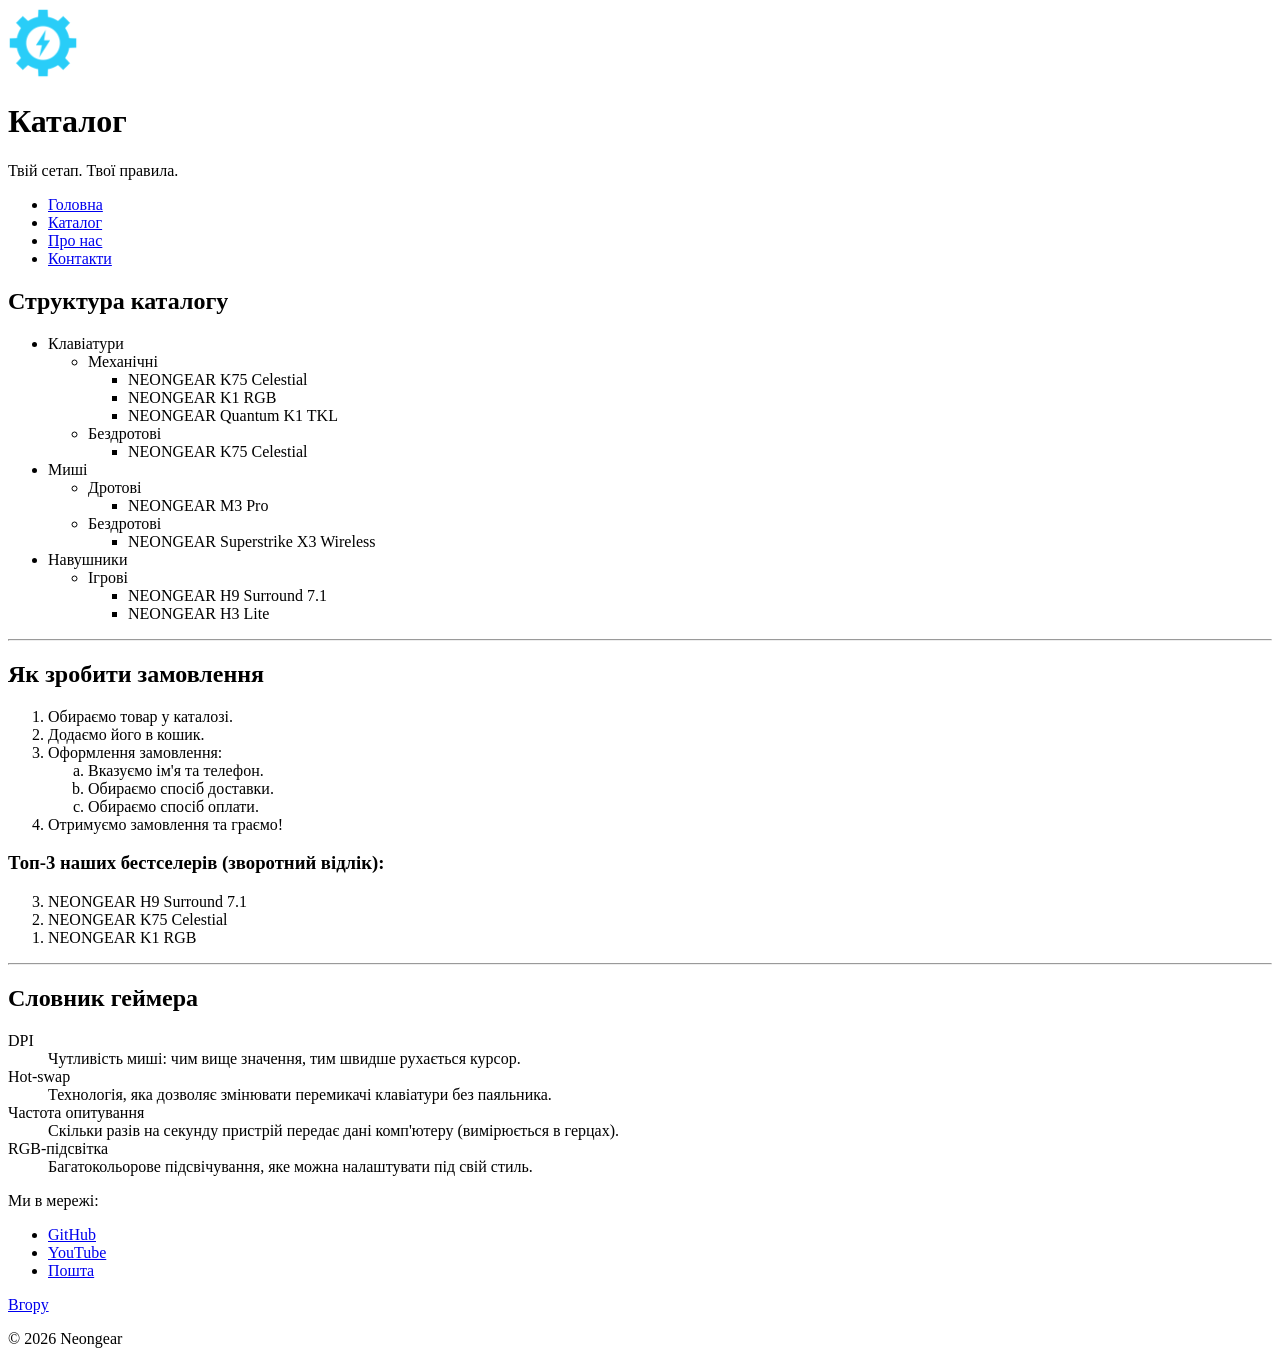
==== catalog.html @ 562f6c83 "Add files via upload" ====
<!DOCTYPE html>
<html lang="uk">
<head>
    <meta charset="UTF-8">
    <meta name="viewport" content="width=device-width, initial-scale=1.0">
    <title>Каталог — Neongear</title>
</head>
<body>

    <header id="top">
        <a href="index.html">
            <img src="img/neongear_icon.png" alt="Логотип Neongear" width="70">
        </a>
        <h1>Каталог</h1>
        <p>Твій сетап. Твої правила.</p>
        <nav>
            <ul>
                <li><a href="index.html">Головна</a></li>
                <li><a href="catalog.html">Каталог</a></li>
                <li><a href="index.html#about">Про нас</a></li>
                <li><a href="contacts.html">Контакти</a></li>
            </ul>
        </nav>
    </header>

    <main>
        <h2>Структура каталогу</h2>
        <ul>
            <li>Клавіатури
                <ul>
                    <li>Механічні
                        <ul>
                            <li>NEONGEAR K75 Celestial</li>
                            <li>NEONGEAR K1 RGB</li>
                            <li>NEONGEAR Quantum K1 TKL</li>
                        </ul>
                    </li>
                    <li>Бездротові
                        <ul>
                            <li>NEONGEAR K75 Celestial</li>
                        </ul>
                    </li>
                </ul>
            </li>
            <li>Миші
                <ul>
                    <li>Дротові
                        <ul>
                            <li>NEONGEAR M3 Pro</li>
                        </ul>
                    </li>
                    <li>Бездротові
                        <ul>
                            <li>NEONGEAR Superstrike X3 Wireless</li>
                        </ul>
                    </li>
                </ul>
            </li>
            <li>Навушники
                <ul>
                    <li>Ігрові
                        <ul>
                            <li>NEONGEAR H9 Surround 7.1</li>
                            <li>NEONGEAR H3 Lite</li>
                        </ul>
                    </li>
                </ul>
            </li>
        </ul>
        <hr>

        <h2>Як зробити замовлення</h2>
        <ol>
            <li>Обираємо товар у каталозі.</li>
            <li>Додаємо його в кошик.</li>
            <li>Оформлення замовлення:
                <ol type="a">
                    <li>Вказуємо ім'я та телефон.</li>
                    <li>Обираємо спосіб доставки.</li>
                    <li>Обираємо спосіб оплати.</li>
                </ol>
            </li>
            <li>Отримуємо замовлення та граємо!</li>
        </ol>

        <h3>Топ-3 наших бестселерів (зворотний відлік):</h3>
        <ol reversed start="3">
            <li>NEONGEAR H9 Surround 7.1</li>
            <li>NEONGEAR K75 Celestial</li>
            <li>NEONGEAR K1 RGB</li>
        </ol>
        <hr>

        <h2>Словник геймера</h2>
        <dl>
            <dt>DPI</dt>
            <dd>Чутливість миші: чим вище значення, тим швидше рухається курсор.</dd>

            <dt>Hot-swap</dt>
            <dd>Технологія, яка дозволяє змінювати перемикачі клавіатури без паяльника.</dd>

            <dt>Частота опитування</dt>
            <dd>Скільки разів на секунду пристрій передає дані комп'ютеру (вимірюється в герцах).</dd>

            <dt>RGB-підсвітка</dt>
            <dd>Багатокольорове підсвічування, яке можна налаштувати під свій стиль.</dd>
        </dl>
    </main>

    <footer>
        <p>Ми в мережі:</p>
        <ul>
            <li><a href="https://github.com" target="_blank">GitHub</a></li>
            <li><a href="https://youtube.com" target="_blank">YouTube</a></li>
            <li><a href="mailto:info@neongear.ua">Пошта</a></li>
        </ul>
        <p><a href="#top">Вгору</a></p>
        <p>© 2026 Neongear</p>
    </footer>

</body>
</html>
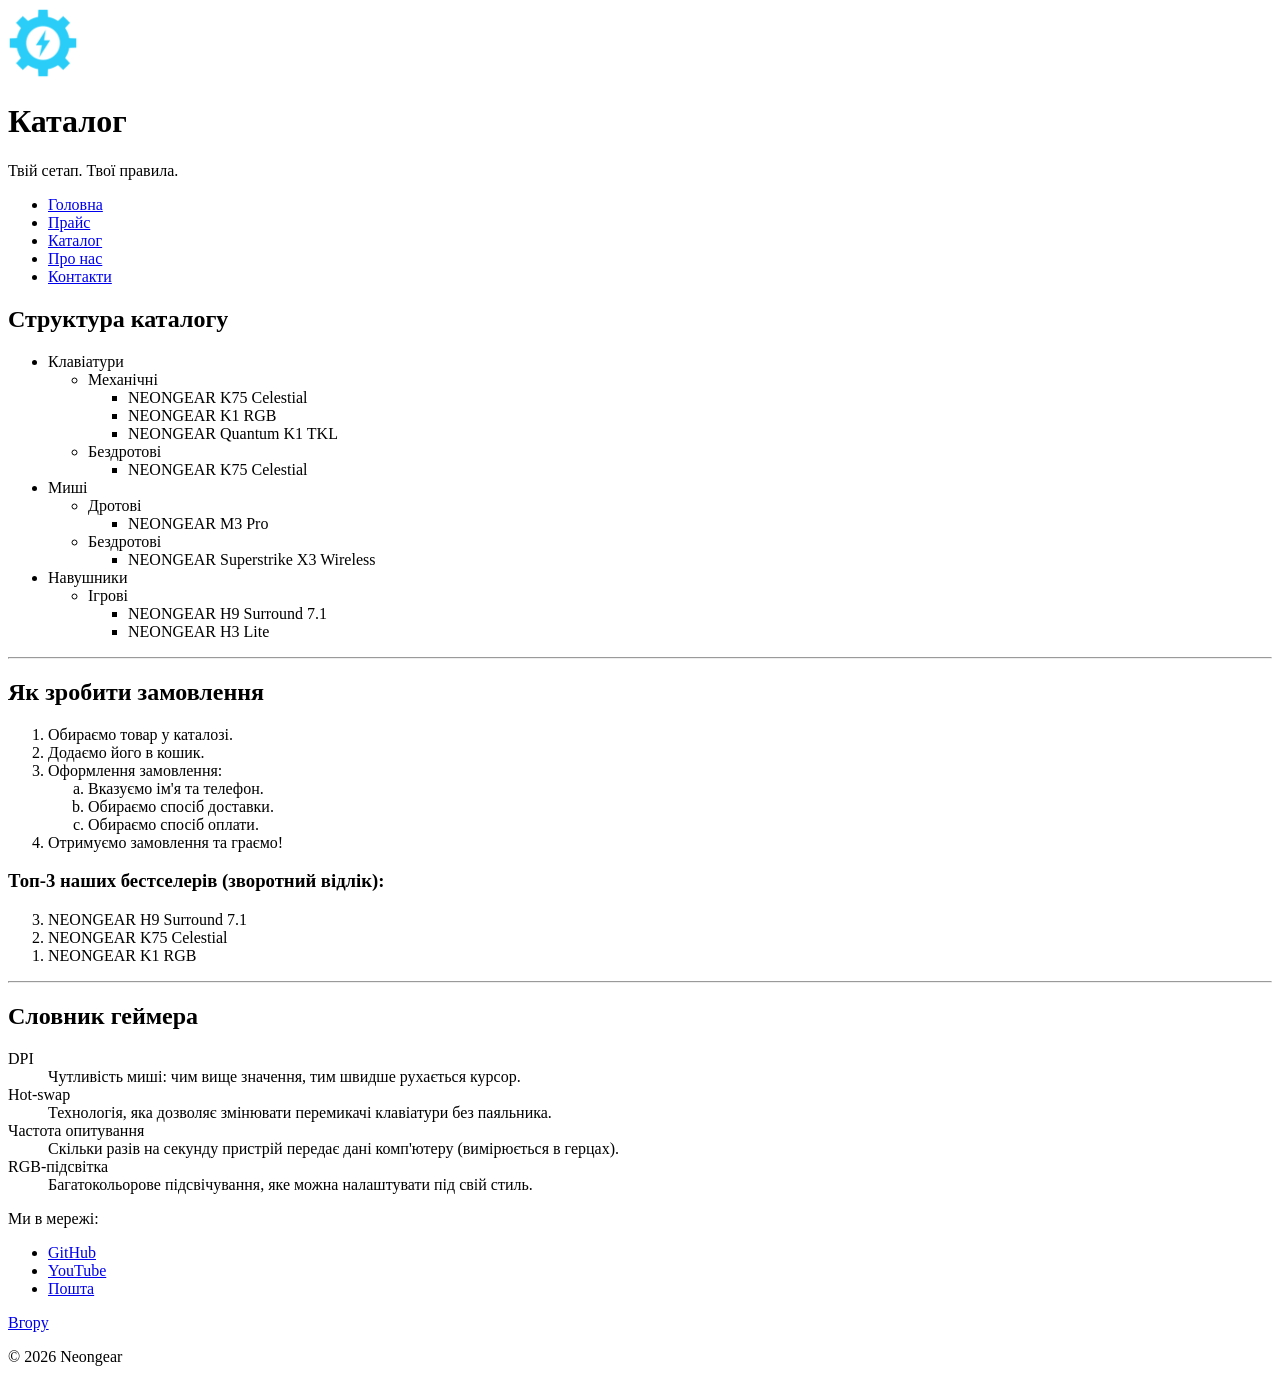
==== commit eb483a79: "Add files via upload" ====
--- a/catalog.html
+++ b/catalog.html
@@ -16,6 +16,7 @@
         <nav>
             <ul>
                 <li><a href="index.html">Головна</a></li>
+                <li><a href="price.html">Прайс</a></li>
                 <li><a href="catalog.html">Каталог</a></li>
                 <li><a href="index.html#about">Про нас</a></li>
                 <li><a href="contacts.html">Контакти</a></li>
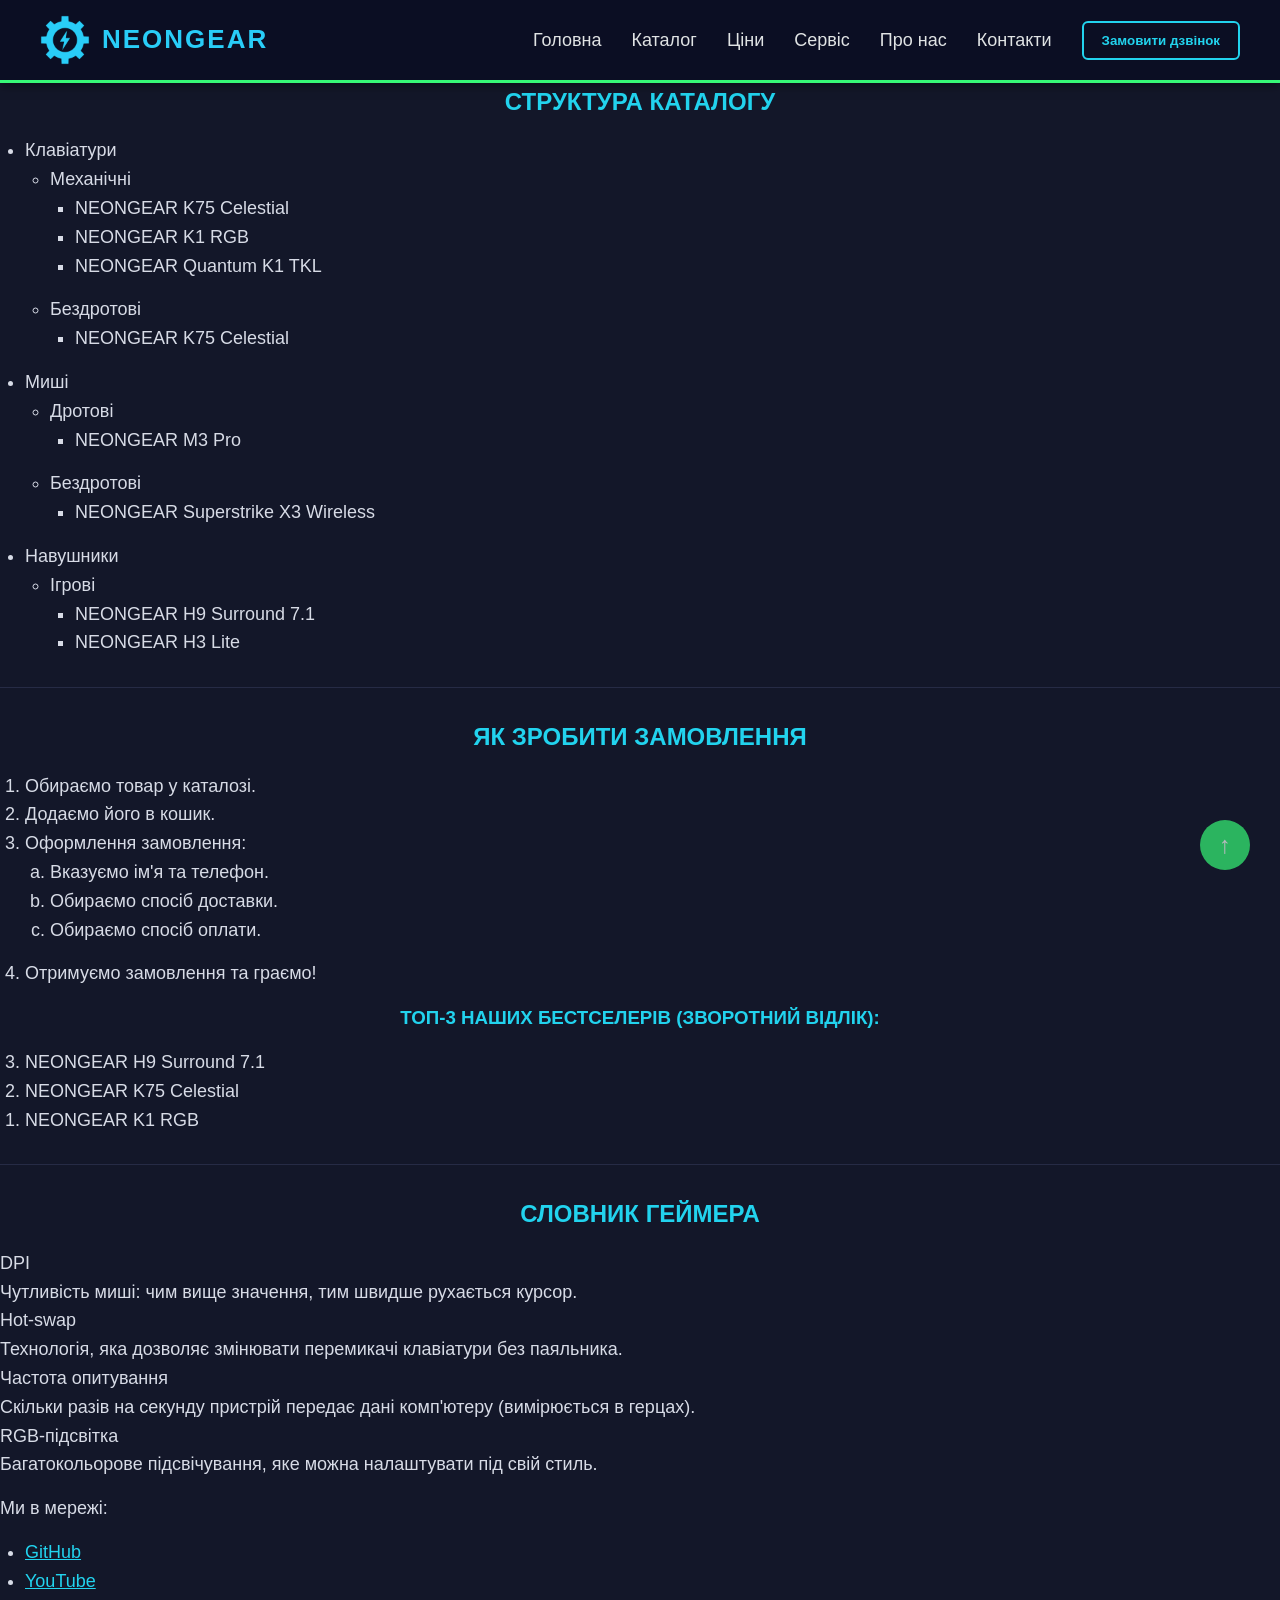
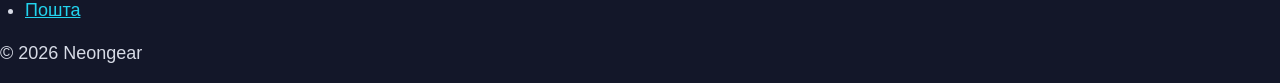
==== commit e541cc38: "Add files via upload" ====
--- a/catalog.html
+++ b/catalog.html
@@ -4,25 +4,56 @@
     <meta charset="UTF-8">
     <meta name="viewport" content="width=device-width, initial-scale=1.0">
     <title>Каталог — Neongear</title>
+    <link rel="stylesheet" href="style.css">
 </head>
 <body>
 
-    <header id="top">
-        <a href="index.html">
-            <img src="img/neongear_icon.png" alt="Логотип Neongear" width="70">
-        </a>
-        <h1>Каталог</h1>
-        <p>Твій сетап. Твої правила.</p>
-        <nav>
-            <ul>
-                <li><a href="index.html">Головна</a></li>
-                <li><a href="price.html">Прайс</a></li>
-                <li><a href="catalog.html">Каталог</a></li>
-                <li><a href="index.html#about">Про нас</a></li>
-                <li><a href="contacts.html">Контакти</a></li>
-            </ul>
-        </nav>
-    </header>
+    <header class="main-header">
+    <a href="index.html" class="logo">
+        <img src="img/neongear_icon.png" alt="Логотип Neongear" width="50">
+        <span>Neongear</span>
+    </a>
+    <nav aria-label="Головна навігація">
+        <ul class="main-menu">
+            <li><a href="index.html">Головна</a></li>
+            <li><a href="catalog.html">Каталог</a></li>
+            <li><a href="price.html">Ціни</a></li>
+            <li><a href="services.html">Сервіс</a></li>
+            <li><a href="index.html#about">Про нас</a></li>
+            <li><a href="contacts.html">Контакти</a></li>
+        </ul>
+    </nav>
+    <button type="button" class="btn-call" onclick="window.location.href='contacts.html'">Замовити дзвінок</button>
+    <button class="hamburger" type="button" aria-label="Меню" aria-expanded="false">
+        <span class="bar"></span>
+        <span class="bar"></span>
+        <span class="bar"></span>
+    </button>
+    <nav class="mobile-menu" aria-label="Мобільна навігація">
+        <a href="index.html">Головна</a>
+        <a href="catalog.html">Каталог</a>
+        <a href="price.html">Ціни</a>
+        <a href="services.html">Сервіс</a>
+        <a href="index.html#about">Про нас</a>
+        <a href="contacts.html">Контакти</a>
+    </nav>
+</header>
+<script>
+    const menuButton = document.querySelector('.hamburger');
+    const mobileMenu = document.querySelector('.mobile-menu');
+    menuButton.addEventListener('click', () => {
+        const isOpen = mobileMenu.classList.toggle('active');
+        menuButton.classList.toggle('active', isOpen);
+        menuButton.setAttribute('aria-expanded', isOpen);
+    });
+    mobileMenu.querySelectorAll('a').forEach(link => {
+        link.addEventListener('click', () => {
+            mobileMenu.classList.remove('active');
+            menuButton.classList.remove('active');
+            menuButton.setAttribute('aria-expanded', 'false');
+        });
+    });
+</script>
 
     <main>
         <h2>Структура каталогу</h2>
@@ -115,9 +146,9 @@
             <li><a href="https://youtube.com" target="_blank">YouTube</a></li>
             <li><a href="mailto:info@neongear.ua">Пошта</a></li>
         </ul>
-        <p><a href="#top">Вгору</a></p>
         <p>© 2026 Neongear</p>
     </footer>
 
+    <a href="#" class="back-to-top" aria-label="Вгору">↑</a>
 </body>
 </html>
--- a/style.css
+++ b/style.css
@@ -0,0 +1,896 @@
+/* ===== Скидання стилів (Reset) ===== */
+* {
+    box-sizing: border-box;
+    margin: 0;
+    padding: 0;
+}
+
+p, h1, h2, h3, ul, ol, dl, table {
+    margin-bottom: 15px;
+}
+
+/* ===== Базові налаштування ===== */
+body {
+    font-family: 'Roboto', sans-serif;
+    background-color: rgb(19, 23, 41);
+    color: #d7dbe6;
+    line-height: 1.6;
+    padding-top: 0;
+}
+
+a {
+    color: #22d3ee;
+}
+
+/* ===== Заголовки та текст ===== */
+h1, h2, h3 {
+    font-family: 'Montserrat', sans-serif;
+    color: #22d3ee;
+    text-align: center;
+    text-transform: uppercase;
+}
+
+p {
+    font-size: 18px;
+    margin-bottom: 15px;
+}
+
+ul, ol, dl {
+    font-size: 18px;
+}
+
+li {
+    margin-left: 25px;
+}
+
+/* ===== Обгортка для притиснутого футера ===== */
+html {
+    min-height: 100%;
+}
+
+body {
+    min-height: 100vh;
+}
+
+.wrapper {
+    display: flex;
+    flex-direction: column;
+    min-height: 100vh;
+}
+
+main {
+    flex: 1;
+}
+
+/* ===== Шапка сайту (Flexbox) ===== */
+.main-header {
+    display: flex;
+    justify-content: space-between;
+    align-items: center;
+    padding: 15px 40px;
+    background: hsl(231, 54%, 9%);
+    border-bottom: 3px solid #37F877;
+    box-shadow: 0 2px 10px rgba(0, 0, 0, 0.5);
+    position: sticky;
+    top: 0;
+    z-index: 1000;
+}
+
+.logo {
+    display: flex;
+    align-items: center;
+    gap: 12px;
+    text-decoration: none;
+    font-family: 'Montserrat', sans-serif;
+    font-weight: 800;
+    font-size: 26px;
+    color: #29CDF8;
+    text-transform: uppercase;
+    letter-spacing: 2px;
+}
+
+.main-header nav {
+    margin-left: auto;
+}
+
+.main-header ul {
+    display: flex;
+    list-style: none;
+    gap: 30px;
+    margin: 0;
+}
+
+.main-header li {
+    margin: 0;
+}
+
+.main-header nav a {
+    text-decoration: none;
+    color: #e0e3e4;
+    font-weight: 500;
+    font-size: 18px;
+    transition: color 0.3s;
+}
+
+.main-header nav a:hover {
+    color: #29CDF8;
+}
+
+.page-title {
+    margin: 10px 0 25px;
+    font-size: 36px;
+}
+
+/* ===== Секції ===== */
+.about-section {
+    background-color: #171b2e;
+    padding: 20px;
+    margin: 20px auto;
+    border-radius: 8px;
+    box-shadow: 0 0 10px rgba(0, 0, 0, 0.4);
+    overflow: hidden;
+}
+
+hr {
+    border: none;
+    border-top: 1px solid #262b45;
+    margin: 30px 0;
+}
+
+/* ===== Центральний контейнер ===== */
+.container {
+    max-width: 1200px;
+    width: 90%;
+    margin: 0 auto;
+    background-color: #12162a;
+    padding: 20px;
+    box-shadow: 0 0 20px rgba(0, 0, 0, 0.6);
+}
+
+/* ===== Обтікання картинки текстом ===== */
+.float-img {
+    float: left;
+    margin-right: 20px;
+    margin-bottom: 10px;
+    width: 260px;
+    border-radius: 8px;
+}
+
+/* ===== Переваги (Flexbox) ===== */
+.features {
+    display: flex;
+    justify-content: center;
+    gap: 30px;
+    padding: 50px 0;
+}
+
+.feature-card {
+    flex: 1;
+    max-width: 300px;
+    text-align: center;
+    border: 1px solid #262b45;
+    background: #171b2e;
+    padding: 20px;
+    border-radius: 10px;
+}
+
+.feature-card h3 {
+    color: #29CDF8;
+}
+
+/* ===== Картки товарів (Flexbox + перенесення) ===== */
+.catalog {
+    display: flex;
+    flex-wrap: wrap;
+    gap: 20px;
+}
+
+.product-item {
+    width: calc(33.333% - 14px);
+    position: relative;
+    border: 1px solid #262b45;
+    padding: 15px;
+    text-align: center;
+    background: #171b2e;
+    border-radius: 8px;
+    display: flex;
+    flex-direction: column;
+}
+
+.product-item button {
+    margin-top: auto;
+}
+
+.product-item img {
+    max-width: 100%;
+    height: auto;
+    border-radius: 4px;
+    margin-bottom: 10px;
+}
+
+.product-item h3 {
+    font-size: 18px;
+}
+
+.product-item p {
+    font-size: 16px;
+}
+
+.price {
+    color: #29CDF8;
+    font-weight: bold;
+    font-size: 22px !important;
+}
+
+.product-item button {
+    padding: 10px 20px;
+    margin-top: 10px;
+    background-color: #22d3ee;
+    color: #0f1220;
+    font-weight: bold;
+    border: none;
+    border-radius: 4px;
+    cursor: pointer;
+}
+
+/* ===== Бейджі на товарах ===== */
+.badge {
+    position: absolute;
+    top: 10px;
+    right: 10px;
+    background-color: #e74c3c;
+    color: white;
+    padding: 5px 10px;
+    border-radius: 4px;
+    font-size: 12px;
+    font-weight: bold;
+    z-index: 10;
+}
+
+/* ===== Кнопка «Вгору» ===== */
+.back-to-top {
+    position: fixed;
+    bottom: 30px;
+    right: 30px;
+    width: 50px;
+    height: 50px;
+    background-color: #37F877;
+    color: #fff;
+    text-align: center;
+    line-height: 50px;
+    border-radius: 50%;
+    text-decoration: none;
+    font-size: 24px;
+    opacity: 0.7;
+    transition: 0.3s;
+    z-index: 900;
+}
+
+.back-to-top:hover {
+    opacity: 1;
+    background-color: #22d3ee;
+}
+
+/* ===== Галерея (CSS Grid) ===== */
+.gallery {
+    display: grid;
+    grid-template-columns: repeat(4, 1fr);
+    grid-auto-rows: minmax(200px, auto);
+    gap: 15px;
+    max-width: 1200px;
+    margin: 30px auto 50px;
+}
+
+.gallery-item {
+    background-color: #262b45;
+    border-radius: 8px;
+    overflow: hidden;
+}
+
+.gallery-item img {
+    width: 100%;
+    height: 100%;
+    object-fit: cover;
+    display: block;
+}
+
+.item-1 {
+    grid-column: span 2;
+    grid-row: span 2;
+}
+
+.item-2 {
+    grid-column: span 2;
+}
+
+.item-5 {
+    grid-column: span 4;
+}
+
+/* ===== Слайдери Swiper ===== */
+.hero-swiper {
+    width: 100%;
+    height: 450px;
+}
+
+.hero-swiper .swiper-slide {
+    display: flex;
+    flex-direction: column;
+    justify-content: center;
+    align-items: center;
+    text-align: center;
+    background-size: cover;
+    background-position: center;
+    padding: 0 60px;
+}
+
+.hero-swiper h2 {
+    font-size: 42px;
+    color: #ffffff;
+    text-shadow: 0 0 20px #7c5cff;
+}
+
+.hero-swiper p {
+    font-size: 22px;
+    color: #ffffff;
+    background: rgba(15, 18, 32, 0.6);
+    padding: 5px 15px;
+    border-radius: 6px;
+}
+
+.swiper-button-next,
+.swiper-button-prev {
+    color: #22d3ee;
+}
+
+.swiper-pagination-bullet {
+    background: #ffffff;
+}
+
+.swiper-pagination-bullet-active {
+    background: #29CDF8;
+}
+
+.reviews-swiper {
+    height: 220px;
+    padding-bottom: 40px;
+}
+
+.review {
+    background: #171b2e;
+    border: 1px solid #262b45;
+    border-radius: 10px;
+    padding: 25px;
+    display: flex;
+    flex-direction: column;
+    justify-content: space-between;
+}
+
+.review h4 {
+    color: #29CDF8;
+    text-align: right;
+}
+
+/* ===== Анімація «Scroll Down» ===== */
+.hero {
+    position: relative;
+}
+
+.scroll-down {
+    position: absolute;
+    left: 50%;
+    bottom: 40px;
+    margin-left: -20px;
+    width: 40px;
+    text-align: center;
+    font-size: 30px;
+    color: #ffffff;
+    z-index: 10;
+    animation: bounce 2s infinite;
+}
+
+@keyframes bounce {
+    0%, 20%, 50%, 80%, 100% {
+        transform: translateY(0);
+    }
+    40% {
+        transform: translateY(-10px);
+    }
+    60% {
+        transform: translateY(-5px);
+    }
+}
+
+/* ===== Анімація тексту в слайдері ===== */
+.swiper-slide h2,
+.swiper-slide p {
+    opacity: 0;
+    transform: translateY(20px);
+    transition: 0.5s;
+}
+
+.swiper-slide-active h2,
+.swiper-slide-active p {
+    opacity: 1;
+    transform: translateY(0);
+}
+
+.swiper-slide-active p {
+    transition-delay: 0.3s;
+}
+
+.review p,
+.review h4 {
+    opacity: 1;
+    transform: none;
+}
+
+/* ===== Кнопка «Гамбургер» ===== */
+.hamburger {
+    display: none;
+    border: none;
+    background: none;
+    cursor: pointer;
+    z-index: 1100;
+}
+
+.bar {
+    display: block;
+    width: 25px;
+    height: 3px;
+    margin: 5px auto;
+    background-color: #22d3ee;
+    transition: all 0.3s ease-in-out;
+}
+
+.hamburger.active .bar:nth-child(2) {
+    opacity: 0;
+}
+
+.hamburger.active .bar:nth-child(1) {
+    transform: translateY(8px) rotate(45deg);
+}
+
+.hamburger.active .bar:nth-child(3) {
+    transform: translateY(-8px) rotate(-45deg);
+}
+
+/* ===== Мобільне меню ===== */
+.mobile-menu {
+    position: fixed;
+    left: -100%;
+    top: 0;
+    width: 70%;
+    height: 100vh;
+    background: #161a2e;
+    box-shadow: 5px 0 20px rgba(0, 0, 0, 0.6);
+    display: flex;
+    flex-direction: column;
+    gap: 25px;
+    padding: 90px 30px;
+    transition: 0.3s;
+    z-index: 1050;
+}
+
+.mobile-menu.active {
+    left: 0;
+}
+
+.mobile-menu a {
+    color: #d7dbe6;
+    text-decoration: none;
+    font-size: 22px;
+    font-weight: 500;
+}
+
+/* ===== Таблиці ===== */
+.price-table {
+    width: 100%;
+    border-collapse: collapse;
+    margin-bottom: 30px;
+}
+
+.price-table caption {
+    font-size: 18px;
+    color: #8b93b0;
+    margin-bottom: 10px;
+}
+
+.price-table th,
+.price-table td {
+    border: 1px solid #262b45;
+    padding: 12px;
+}
+
+.price-table th {
+    background-color: #22d3ee;
+    color: #0f1220;
+}
+
+.price-table tfoot td {
+    font-weight: bold;
+    color: #29CDF8;
+}
+
+/* ===== Форма зворотного зв'язку ===== */
+.form-section form {
+    max-width: 550px;
+    margin: 0 auto;
+}
+
+.form-group {
+    margin-bottom: 15px;
+}
+
+.form-group label {
+    display: inline-block;
+    margin-bottom: 5px;
+    font-weight: 500;
+}
+
+input[type="text"],
+input[type="email"],
+input[type="password"],
+input[type="tel"],
+select,
+textarea {
+    width: 100%;
+    padding: 10px;
+    background: #0f1220;
+    color: #d7dbe6;
+    border: 1px solid #262b45;
+    border-radius: 4px;
+    font-size: 16px;
+}
+
+.form-section button {
+    padding: 10px 25px;
+    border: none;
+    border-radius: 4px;
+    font-weight: bold;
+    cursor: pointer;
+    background: #22d3ee;
+    color: #0f1220;
+}
+
+.form-section button[type="reset"] {
+    background: #262b45;
+    color: #d7dbe6;
+}
+
+/* ===== Футер (Flexbox) ===== */
+.main-footer {
+    background: #161a2e;
+    border-top: 3px solid #22d3ee;
+    padding: 25px 40px;
+    margin-top: 40px;
+}
+
+.footer-inner {
+    display: flex;
+    justify-content: space-between;
+    align-items: center;
+    flex-wrap: wrap;
+    gap: 20px;
+}
+
+.footer-inner p {
+    margin: 0;
+}
+
+.footer-logo {
+    font-family: 'Montserrat', sans-serif;
+    font-weight: 800;
+    color: #ffffff;
+    text-transform: uppercase;
+}
+
+.socials {
+    display: flex;
+    align-items: center;
+    gap: 15px;
+}
+
+.socials ul {
+    display: flex;
+    list-style: none;
+    gap: 15px;
+    margin: 0;
+}
+
+.socials li {
+    margin: 0;
+}
+
+/* ===== Таби ===== */
+.product-layout {
+    display: flex;
+    gap: 30px;
+    align-items: flex-start;
+}
+
+.product-layout img {
+    width: 40%;
+    border-radius: 8px;
+}
+
+.tabs-container {
+    flex: 1;
+}
+
+.tabs-header {
+    display: flex;
+    gap: 5px;
+    border-bottom: 1px solid #262b45;
+    margin-bottom: 20px;
+}
+
+.tab-btn {
+    padding: 10px 20px;
+    background: none;
+    border: none;
+    border-bottom: 2px solid transparent;
+    color: #8b93b0;
+    font-size: 17px;
+    cursor: pointer;
+}
+
+.tab-btn.active {
+    border-bottom: 2px solid #22d3ee;
+    color: #22d3ee;
+    font-weight: bold;
+}
+
+.tab-content {
+    display: none;
+    animation: fadeIn 0.5s;
+    min-height: 170px;
+}
+
+.tab-content.active {
+    display: block;
+}
+
+@keyframes fadeIn {
+    from { opacity: 0; }
+    to { opacity: 1; }
+}
+
+/* ===== Модальне вікно ===== */
+.btn-call {
+    margin-left: 30px;
+    padding: 10px 18px;
+    background: transparent;
+    color: #22d3ee;
+    border: 2px solid #22d3ee;
+    border-radius: 6px;
+    font-weight: bold;
+    cursor: pointer;
+    transition: 0.3s;
+}
+
+.btn-call:hover {
+    background: #22d3ee;
+    color: #0f1220;
+}
+
+.modal-overlay {
+    position: fixed;
+    top: 0;
+    left: 0;
+    width: 100%;
+    height: 100%;
+    background: rgba(0, 0, 0, 0.6);
+    display: none;
+    justify-content: center;
+    align-items: center;
+    z-index: 9999;
+}
+
+.modal-overlay.open {
+    display: flex;
+}
+
+.modal-window {
+    background: #171b2e;
+    border: 1px solid #22d3ee;
+    padding: 30px;
+    border-radius: 10px;
+    width: 340px;
+    position: relative;
+    color: #d7dbe6;
+}
+
+.modal-window h2 {
+    color: #22d3ee;
+    font-family: 'Montserrat', sans-serif;
+    font-size: 24px;
+}
+
+.modal-window p {
+    font-size: 15px;
+}
+
+.modal-window input {
+    margin-bottom: 12px;
+}
+
+.modal-window button {
+    width: 100%;
+    padding: 10px;
+    background: #29CDF8;
+    color: #fff;
+    border: none;
+    border-radius: 4px;
+    font-weight: bold;
+    cursor: pointer;
+}
+
+.close-modal {
+    position: absolute;
+    top: 10px;
+    right: 15px;
+    font-size: 24px;
+    cursor: pointer;
+}
+
+/* ===== Адаптивність ===== */
+@media (max-width: 768px) {
+    .hamburger {
+        display: block;
+    }
+
+    .main-header .main-menu {
+        display: none;
+    }
+
+    .btn-call {
+        display: none;
+    }
+
+    .main-header {
+        padding: 15px 20px;
+    }
+
+    .features {
+        flex-direction: column;
+        align-items: center;
+    }
+
+    .product-item {
+        width: 100%;
+    }
+
+    .hero-swiper h2 {
+        font-size: 28px;
+    }
+
+    .gallery {
+        grid-template-columns: repeat(2, 1fr);
+    }
+
+    .item-5 {
+        grid-column: span 2;
+    }
+
+    .product-layout {
+        flex-direction: column;
+    }
+
+    .product-layout img {
+        width: 100%;
+    }
+}
+
+/* ===== Головний екран із фоновим зображенням ===== */
+.hero {
+    min-height: min(680px, calc(100vh - 90px));
+    display: flex;
+    align-items: flex-start;
+    justify-content: center;
+    padding: 55px 24px 80px;
+    text-align: center;
+    background: linear-gradient(rgba(12, 15, 29, 0.45), rgba(12, 15, 29, 0.58)), url('img/fon2.png') center / cover no-repeat;
+}
+
+.hero-content { width: min(100%, 1100px); }
+
+.hero h1 {
+    margin-bottom: 28px;
+    color: #fff;
+    font-size: clamp(32px, 5vw, 52px);
+    line-height: 1.15;
+    text-transform: none;
+    text-shadow: 0 2px 14px rgba(0, 0, 0, 0.7);
+}
+
+.hero h1 span { color: #37f877; }
+
+.hero p {
+    margin: 0 auto 44px;
+    color: #fff;
+    font-size: clamp(18px, 2.2vw, 25px);
+    text-shadow: 0 2px 10px rgba(0, 0, 0, 0.9);
+}
+
+.hero-buttons {
+    display: flex;
+    justify-content: center;
+    flex-wrap: wrap;
+    gap: 18px;
+}
+
+.hero-button {
+    display: inline-block;
+    min-width: 190px;
+    padding: 13px 24px;
+    border: 2px solid #29cdf8;
+    border-radius: 7px;
+    color: #0f132b;
+    background: #29cdf8;
+    font-weight: 700;
+    text-decoration: none;
+    transition: background-color 0.2s, color 0.2s, transform 0.2s;
+}
+
+.hero-button:hover { transform: translateY(-2px); }
+
+.hero-button-outline {
+    color: #37f877;
+    border-color: #37f877;
+    background: rgba(15, 19, 43, 0.55);
+}
+
+.hero-button-outline:hover {
+    color: #0f132b;
+    background: #37f877;
+}
+
+@media (max-width: 600px) {
+    .hero { min-height: 540px; padding: 50px 18px 70px; }
+    .hero p { margin-bottom: 30px; }
+    .hero-buttons { flex-direction: column; align-items: center; }
+}
+
+/* ===== Відображення карток у блоці «Хіти продажів» ===== */
+.best-sellers {
+    margin: 30px 0;
+}
+
+.best-sellers .catalog {
+    display: grid;
+    grid-template-columns: repeat(3, minmax(0, 1fr));
+    gap: 20px;
+}
+
+.best-sellers .product-item {
+    width: auto;
+    min-width: 0;
+    height: 100%;
+}
+
+.best-sellers .product-item img {
+    display: block;
+    width: 100%;
+    height: 190px;
+    object-fit: contain;
+    background: #101426;
+    padding: 12px;
+}
+
+.best-sellers .product-item button {
+    align-self: center;
+    margin-top: auto;
+}
+
+@media (max-width: 768px) {
+    .best-sellers .catalog {
+        grid-template-columns: repeat(2, minmax(0, 1fr));
+    }
+}
+
+@media (max-width: 520px) {
+    .best-sellers .catalog {
+        grid-template-columns: 1fr;
+    }
+}
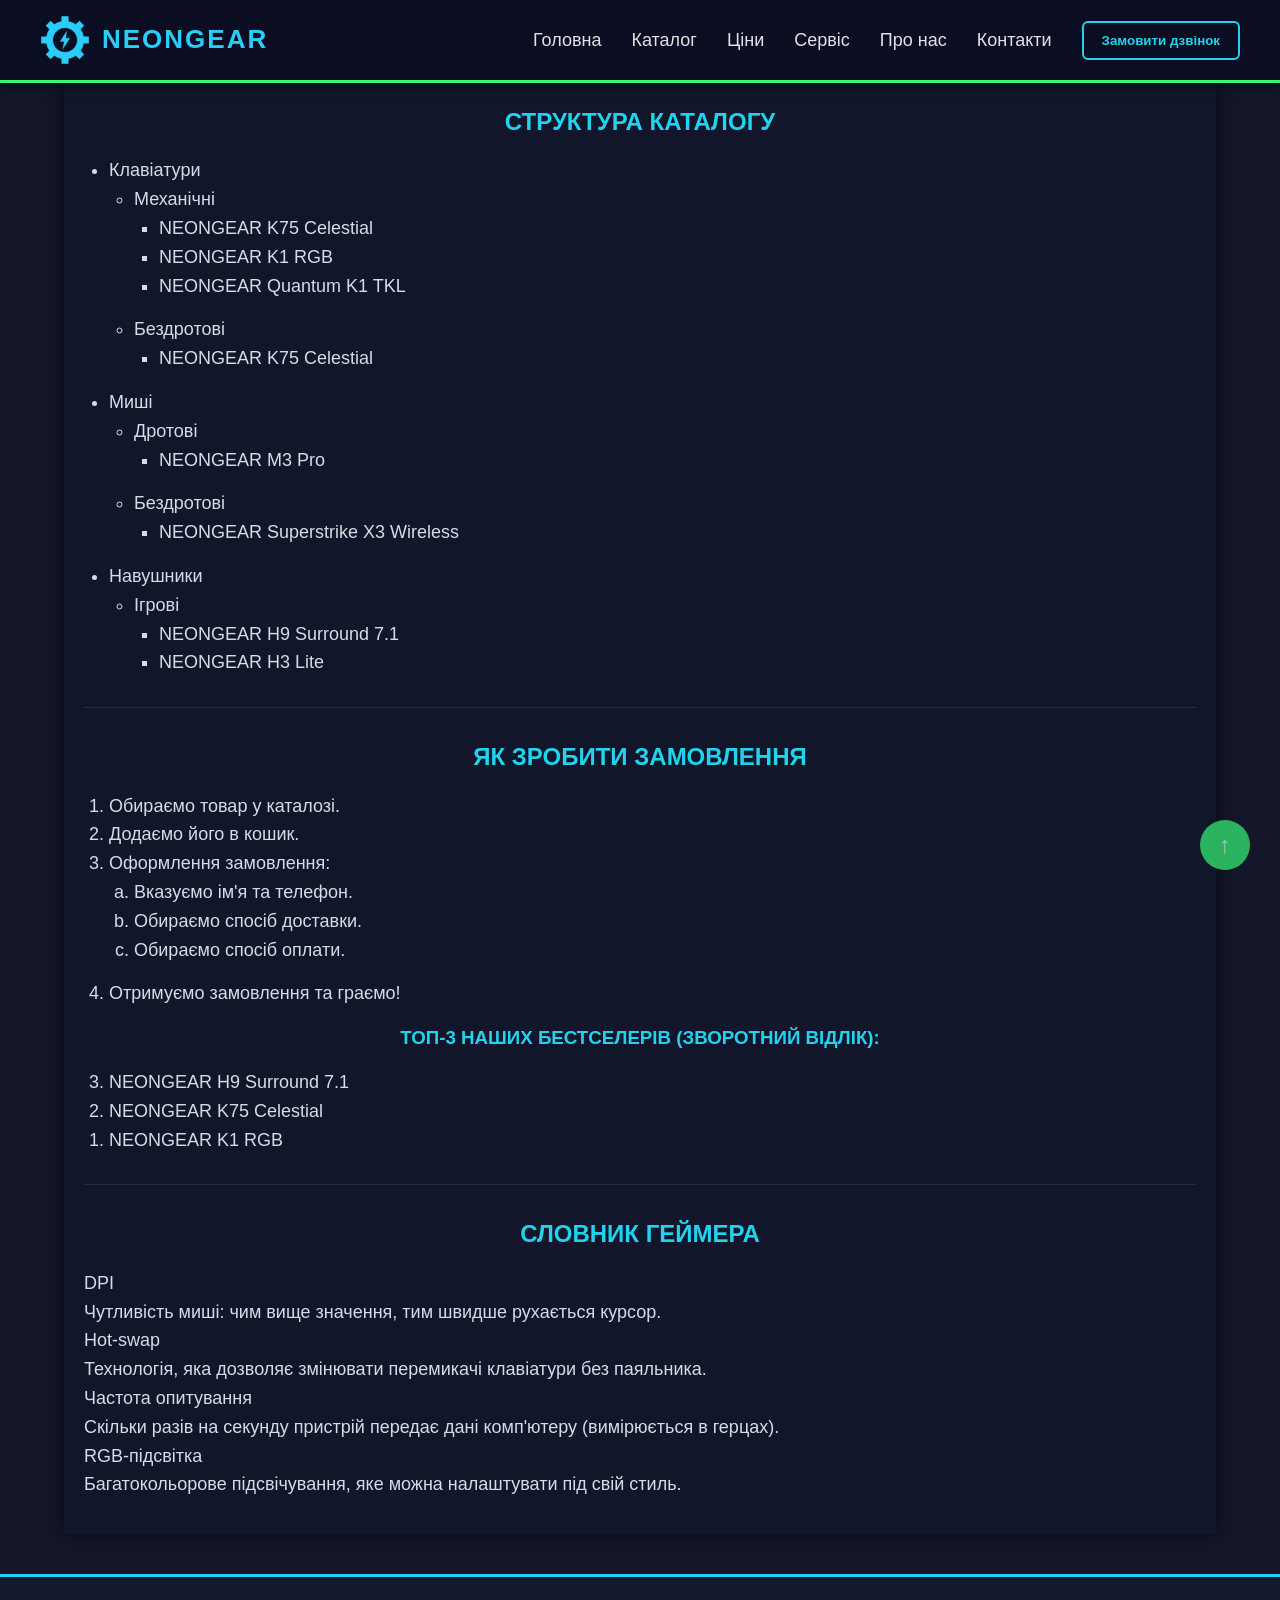
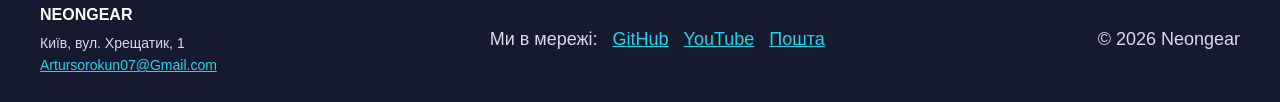
==== commit f18c4e04: "Add files via upload" ====
--- a/catalog.html
+++ b/catalog.html
@@ -6,7 +6,8 @@
     <title>Каталог — Neongear</title>
     <link rel="stylesheet" href="style.css">
 </head>
-<body>
+<body>
+    <div class="wrapper">
 
     <header class="main-header">
     <a href="index.html" class="logo">
@@ -55,7 +56,7 @@
     });
 </script>
 
-    <main>
+    <main class="container">
         <h2>Структура каталогу</h2>
         <ul>
             <li>Клавіатури
@@ -139,16 +140,25 @@
         </dl>
     </main>
 
-    <footer>
-        <p>Ми в мережі:</p>
-        <ul>
-            <li><a href="https://github.com" target="_blank">GitHub</a></li>
-            <li><a href="https://youtube.com" target="_blank">YouTube</a></li>
-            <li><a href="mailto:info@neongear.ua">Пошта</a></li>
-        </ul>
+    <footer class="main-footer">
+    <div class="footer-inner">
+        <div class="footer-brand">
+            <a href="index.html" class="footer-logo">NEONGEAR</a>
+            <p>Київ, вул. Хрещатик, 1<br><a href="mailto:Artursorokun07@Gmail.com">Artursorokun07@Gmail.com</a></p>
+        </div>
+        <div class="socials">
+            <p>Ми в мережі:</p>
+            <ul>
+                <li><a href="https://github.com/Artur090907/Web-coding" target="_blank" rel="noopener">GitHub</a></li>
+                <li><a href="https://www.youtube.com/@NEONGEARLarpshop" target="_blank" rel="noopener">YouTube</a></li>
+                <li><a href="mailto:Artursorokun07@Gmail.com">Пошта</a></li>
+            </ul>
+        </div>
         <p>© 2026 Neongear</p>
-    </footer>
+    </div>
+</footer>
 
     <a href="#" class="back-to-top" aria-label="Вгору">↑</a>
+    </div>
 </body>
 </html>
--- a/style.css
+++ b/style.css
@@ -578,11 +578,22 @@
     margin: 0;
 }
 
+.footer-brand {
+    display: flex;
+    flex-direction: column;
+    gap: 4px;
+}
+
+.footer-brand p {
+    font-size: 14px;
+}
+
 .footer-logo {
     font-family: 'Montserrat', sans-serif;
     font-weight: 800;
     color: #ffffff;
-    text-transform: uppercase;
+    text-transform: uppercase;
+    text-decoration: none;
 }
 
 .socials {
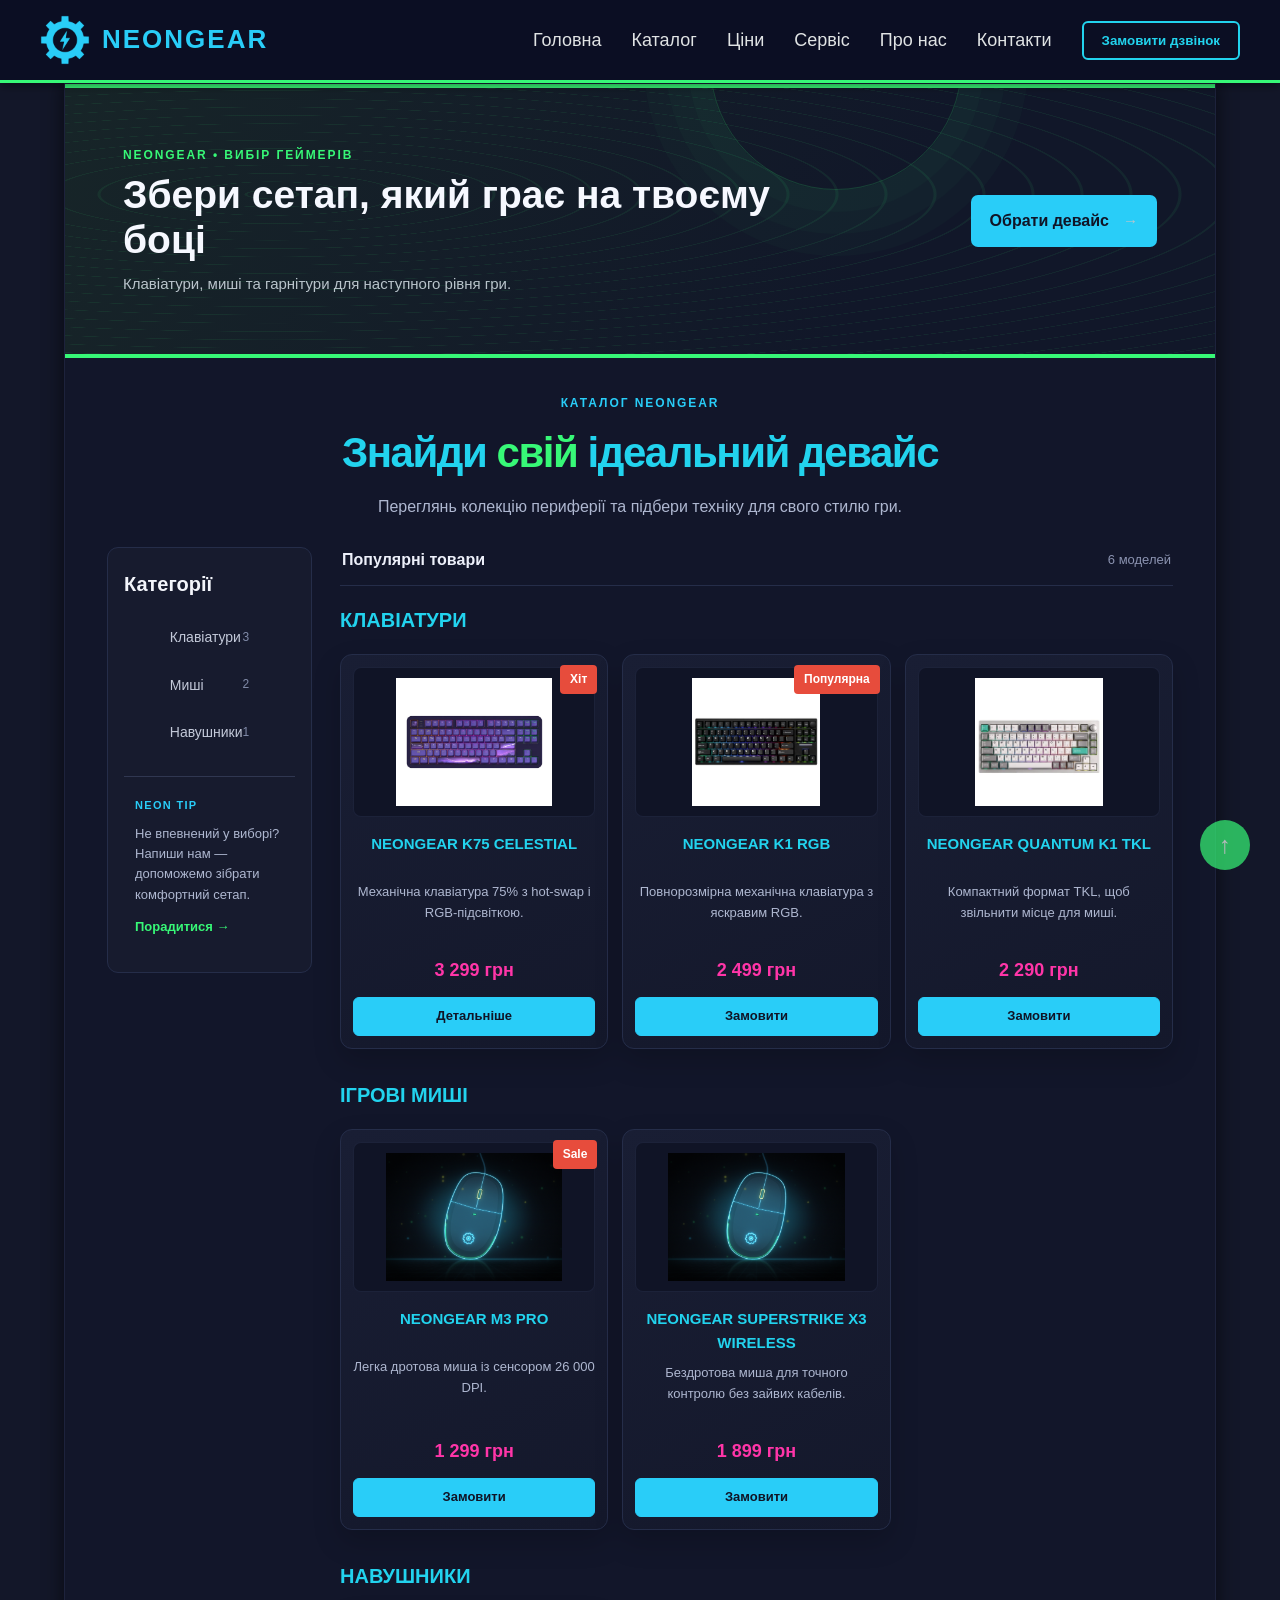
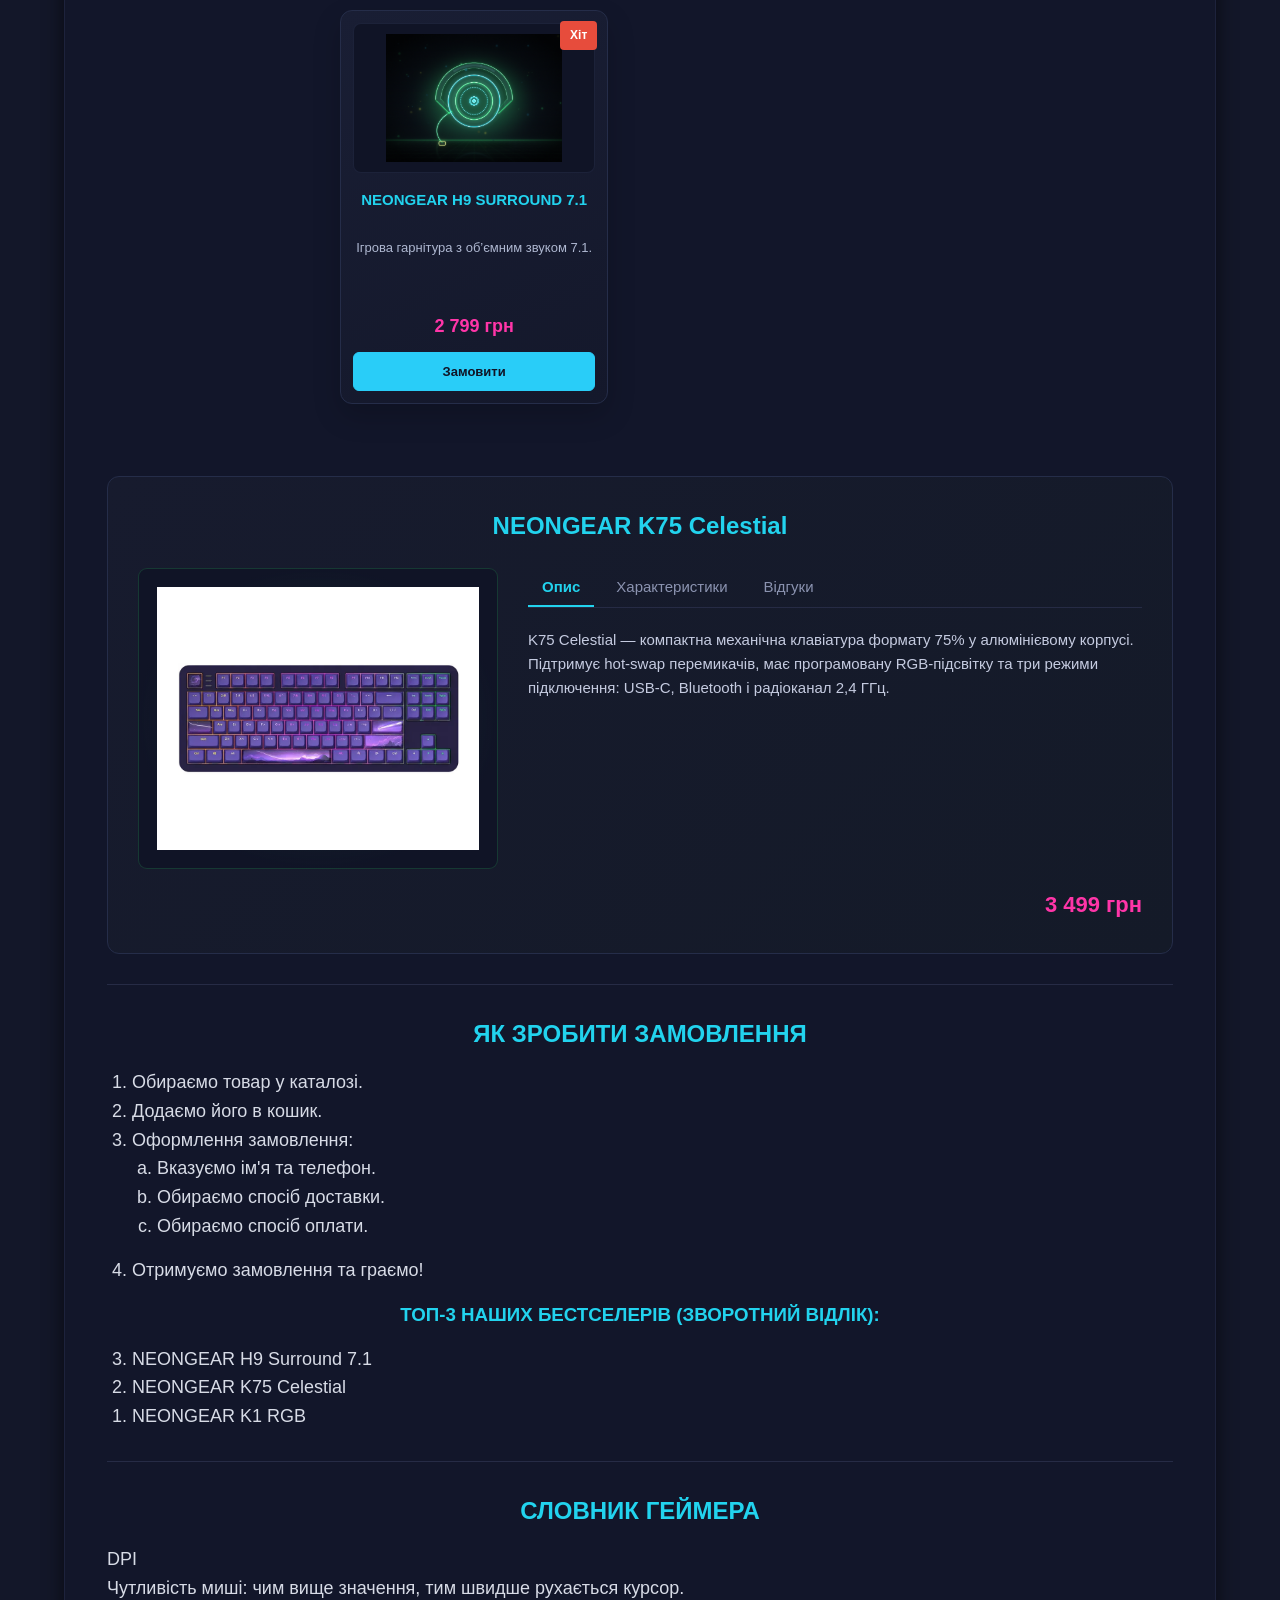
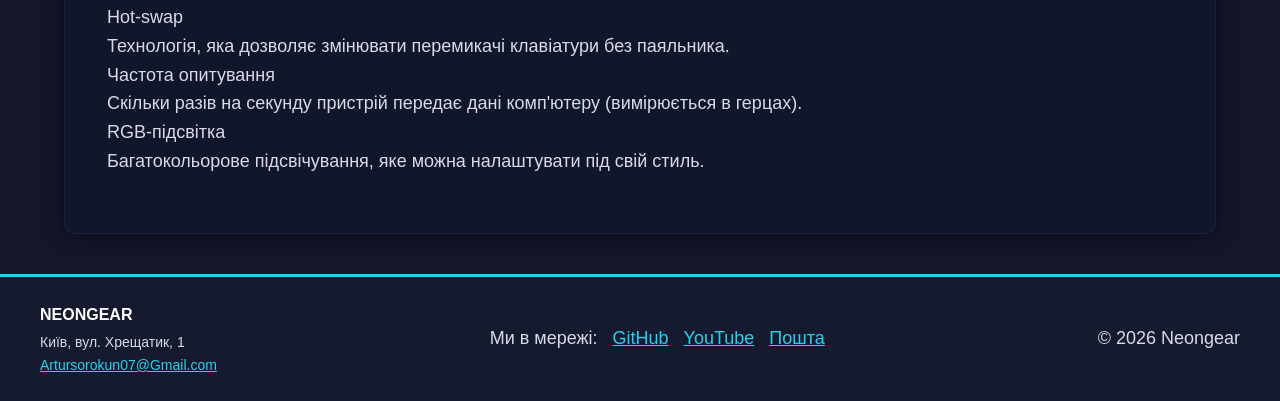
==== commit 6440ed08: "Add files via upload" ====
--- a/catalog.html
+++ b/catalog.html
@@ -24,7 +24,7 @@
             <li><a href="contacts.html">Контакти</a></li>
         </ul>
     </nav>
-    <button type="button" class="btn-call" onclick="window.location.href='contacts.html'">Замовити дзвінок</button>
+    <button type="button" id="open-modal-btn" class="btn-call">Замовити дзвінок</button>
     <button class="hamburger" type="button" aria-label="Меню" aria-expanded="false">
         <span class="bar"></span>
         <span class="bar"></span>
@@ -39,67 +39,77 @@
         <a href="contacts.html">Контакти</a>
     </nav>
 </header>
-<script>
-    const menuButton = document.querySelector('.hamburger');
-    const mobileMenu = document.querySelector('.mobile-menu');
-    menuButton.addEventListener('click', () => {
-        const isOpen = mobileMenu.classList.toggle('active');
-        menuButton.classList.toggle('active', isOpen);
-        menuButton.setAttribute('aria-expanded', isOpen);
-    });
-    mobileMenu.querySelectorAll('a').forEach(link => {
-        link.addEventListener('click', () => {
-            mobileMenu.classList.remove('active');
-            menuButton.classList.remove('active');
-            menuButton.setAttribute('aria-expanded', 'false');
-        });
-    });
-</script>
-
-    <main class="container">
-        <h2>Структура каталогу</h2>
-        <ul>
-            <li>Клавіатури
-                <ul>
-                    <li>Механічні
-                        <ul>
-                            <li>NEONGEAR K75 Celestial</li>
-                            <li>NEONGEAR K1 RGB</li>
-                            <li>NEONGEAR Quantum K1 TKL</li>
-                        </ul>
-                    </li>
-                    <li>Бездротові
-                        <ul>
-                            <li>NEONGEAR K75 Celestial</li>
-                        </ul>
-                    </li>
-                </ul>
-            </li>
-            <li>Миші
-                <ul>
-                    <li>Дротові
-                        <ul>
-                            <li>NEONGEAR M3 Pro</li>
-                        </ul>
-                    </li>
-                    <li>Бездротові
-                        <ul>
-                            <li>NEONGEAR Superstrike X3 Wireless</li>
-                        </ul>
-                    </li>
-                </ul>
-            </li>
-            <li>Навушники
-                <ul>
-                    <li>Ігрові
-                        <ul>
-                            <li>NEONGEAR H9 Surround 7.1</li>
-                            <li>NEONGEAR H3 Lite</li>
-                        </ul>
-                    </li>
-                </ul>
-            </li>
-        </ul>
+<main class="container catalog-page">
+        <section class="catalog-promo" aria-label="Акційна пропозиція">
+            <div><p>NEONGEAR • ВИБІР ГЕЙМЕРІВ</p><h2>Збери сетап, який грає на твоєму боці</h2><span>Клавіатури, миші та гарнітури для наступного рівня гри.</span></div>
+            <a href="#keyboards" class="promo-action">Обрати девайс <span aria-hidden="true">→</span></a>
+        </section>
+        <header class="page-intro">
+            <p class="eyebrow">КАТАЛОГ NEONGEAR</p>
+            <h1>Знайди <span>свій</span> ідеальний девайс</h1>
+            <p>Переглянь колекцію периферії та підбери техніку для свого стилю гри.</p>
+        </header>
+        <div class="catalog-layout">
+            <aside class="catalog-sidebar">
+                <h2>Категорії</h2>
+                <nav class="catalog-categories" aria-label="Категорії товарів">
+                    <a href="#keyboards">Клавіатури <span>3</span></a>
+                    <a href="#mice">Миші <span>2</span></a>
+                    <a href="#headsets">Навушники <span>1</span></a>
+                </nav>
+                <div class="sidebar-note"><span>NEON TIP</span><p>Не впевнений у виборі? Напиши нам — допоможемо зібрати комфортний сетап.</p><a href="contacts.html">Порадитися →</a></div>
+            </aside>
+            <div class="catalog-results">
+                <div class="catalog-toolbar"><strong>Популярні товари</strong><span>6 моделей</span></div>
+        <section class="catalog-group" id="keyboards" aria-labelledby="keyboards-title">
+            <h2 id="keyboards-title">Клавіатури</h2>
+            <div class="catalog-grid">
+                <article class="product-item"><span class="badge">Хіт</span><img src="img/klava3.png" alt="NEONGEAR K75 Celestial"><h3>NEONGEAR K75 Celestial</h3><p>Механічна клавіатура 75% з hot-swap і RGB-підсвіткою.</p><p class="price">3 299 грн</p><a class="product-action" href="#k75-title">Детальніше</a></article>
+                <article class="product-item"><span class="badge">Популярна</span><img src="img/klava2.png" alt="NEONGEAR K1 RGB"><h3>NEONGEAR K1 RGB</h3><p>Повнорозмірна механічна клавіатура з яскравим RGB.</p><p class="price">2 499 грн</p><a class="product-action" href="contacts.html">Замовити</a></article>
+                <article class="product-item"><img src="img/klava1.png" alt="NEONGEAR Quantum K1 TKL"><h3>NEONGEAR Quantum K1 TKL</h3><p>Компактний формат TKL, щоб звільнити місце для миші.</p><p class="price">2 290 грн</p><a class="product-action" href="contacts.html">Замовити</a></article>
+            </div>
+        </section>
+        <section class="catalog-group" id="mice" aria-labelledby="mice-title">
+            <h2 id="mice-title">Ігрові миші</h2>
+            <div class="catalog-grid">
+                <article class="product-item"><span class="badge">Sale</span><img src="img/blog_mouse_art.png" alt="NEONGEAR M3 Pro"><h3>NEONGEAR M3 Pro</h3><p>Легка дротова миша із сенсором 26 000 DPI.</p><p class="price">1 299 грн</p><a class="product-action" href="contacts.html">Замовити</a></article>
+                <article class="product-item"><img src="img/blog_mouse_art.png" alt="NEONGEAR Superstrike X3 Wireless"><h3>NEONGEAR Superstrike X3 Wireless</h3><p>Бездротова миша для точного контролю без зайвих кабелів.</p><p class="price">1 899 грн</p><a class="product-action" href="contacts.html">Замовити</a></article>
+            </div>
+        </section>
+        <section class="catalog-group" id="headsets" aria-labelledby="headsets-title">
+            <h2 id="headsets-title">Навушники</h2>
+            <div class="catalog-grid">
+                <article class="product-item"><span class="badge">Хіт</span><img src="img/blog_headphones_art.png" alt="NEONGEAR H9 Surround 7.1"><h3>NEONGEAR H9 Surround 7.1</h3><p>Ігрова гарнітура з об’ємним звуком 7.1.</p><p class="price">2 799 грн</p><a class="product-action" href="contacts.html">Замовити</a></article>
+            </div>
+        </section>
+            </div>
+        </div>
+        <section class="product-page" aria-labelledby="k75-title">
+    <h2 id="k75-title">NEONGEAR K75 Celestial</h2>
+    <div class="product-layout">
+        <img src="img/klava3.png" alt="Клавіатура NEONGEAR K75 Celestial">
+        <div class="tabs-container">
+            <div class="tabs-header" role="tablist" aria-label="Інформація про товар">
+                <button type="button" class="tab-btn active" data-tab="desc" role="tab" aria-selected="true">Опис</button>
+                <button type="button" class="tab-btn" data-tab="chars" role="tab" aria-selected="false">Характеристики</button>
+                <button type="button" class="tab-btn" data-tab="reviews" role="tab" aria-selected="false">Відгуки</button>
+            </div>
+            <div class="tabs-body">
+                <div id="desc" class="tab-content active" role="tabpanel">
+                    <p>K75 Celestial — компактна механічна клавіатура формату 75% у алюмінієвому корпусі. Підтримує hot-swap перемикачів, має програмовану RGB-підсвітку та три режими підключення: USB-C, Bluetooth і радіоканал 2,4 ГГц.</p>
+                </div>
+                <div id="chars" class="tab-content" role="tabpanel">
+                    <ul><li>Формат: 75% (84 клавіші)</li><li>Перемикачі: Neon Linear, hot-swap</li><li>Частота опитування: 1000 Гц</li><li>Акумулятор: 4000 мА·год</li><li>Вага: 1,1 кг</li></ul>
+                </div>
+                <div id="reviews" class="tab-content" role="tabpanel">
+                    <p><strong>Олександр:</strong> «Найкраща клавіатура, яку я тримав у руках.»</p>
+                    <p><strong>Ірина:</strong> «Тихий та приємний звук, підсвітка дуже яскрава.»</p>
+                </div>
+            </div>
+        </div>
+    </div>
+    <p class="price">3 499 грн</p>
+</section>
         <hr>
 
         <h2>Як зробити замовлення</h2>
@@ -122,6 +132,7 @@
             <li>NEONGEAR K75 Celestial</li>
             <li>NEONGEAR K1 RGB</li>
         </ol>
+
         <hr>
 
         <h2>Словник геймера</h2>
@@ -159,6 +170,21 @@
 </footer>
 
     <a href="#" class="back-to-top" aria-label="Вгору">↑</a>
+<div class="modal-overlay" id="my-modal" aria-hidden="true">
+    <section class="modal-window" role="dialog" aria-modal="true" aria-labelledby="modal-title">
+        <button type="button" class="close-modal" aria-label="Закрити">&times;</button>
+        <h2 id="modal-title">Залиште заявку</h2>
+        <p>Ми зателефонуємо вам найближчим часом.</p>
+        <form class="callback-form">
+            <label for="callback-name">Ваше ім’я</label>
+            <input id="callback-name" name="name" type="text" autocomplete="name" required>
+            <label for="callback-phone">Телефон</label>
+            <input id="callback-phone" name="phone" type="tel" autocomplete="tel" required>
+            <button type="submit">Надіслати заявку</button>
+        </form>
+    </section>
+</div>
+    <script src="script.js"></script>
     </div>
 </body>
 </html>
--- a/style.css
+++ b/style.css
@@ -303,8 +303,9 @@
     grid-column: span 2;
 }
 
-.item-5 {
-    grid-column: span 4;
+.item-5,
+.item-6 {
+    grid-column: span 2;
 }
 
 /* ===== Слайдери Swiper ===== */
@@ -382,6 +383,8 @@
     bottom: 40px;
     margin-left: -20px;
     width: 40px;
+    display: block;
+    text-decoration: none;
     text-align: center;
     font-size: 30px;
     color: #ffffff;
@@ -401,21 +404,21 @@
     }
 }
 
-/* ===== Анімація тексту в слайдері ===== */
-.swiper-slide h2,
-.swiper-slide p {
+/* ===== Анімація тексту лише в Hero-слайдері ===== */
+.hero-swiper .swiper-slide h2,
+.hero-swiper .swiper-slide p {
     opacity: 0;
     transform: translateY(20px);
     transition: 0.5s;
 }
 
-.swiper-slide-active h2,
-.swiper-slide-active p {
+.hero-swiper .swiper-slide-active h2,
+.hero-swiper .swiper-slide-active p {
     opacity: 1;
     transform: translateY(0);
 }
 
-.swiper-slide-active p {
+.hero-swiper .swiper-slide-active p {
     transition-delay: 0.3s;
 }
 
@@ -578,21 +581,21 @@
     margin: 0;
 }
 
-.footer-brand {
-    display: flex;
-    flex-direction: column;
-    gap: 4px;
-}
-
-.footer-brand p {
-    font-size: 14px;
-}
-
+.footer-brand {
+    display: flex;
+    flex-direction: column;
+    gap: 4px;
+}
+
+.footer-brand p {
+    font-size: 14px;
+}
+
 .footer-logo {
     font-family: 'Montserrat', sans-serif;
     font-weight: 800;
     color: #ffffff;
-    text-transform: uppercase;
+    text-transform: uppercase;
     text-decoration: none;
 }
 
@@ -905,3 +908,120 @@
         grid-template-columns: 1fr;
     }
 }
+
+/* Hero-секція утримує стрілку поверх Swiper */
+.hero {
+    position: relative;
+    min-height: 0;
+    display: block;
+    padding: 0;
+    text-align: initial;
+    background: none;
+}
+
+.hero-swiper .swiper-pagination {
+    bottom: 8px;
+}
+
+.modal-window .close-modal { width: auto; padding: 0; border: 0; color: #d7dbe6; background: transparent; font-size: 26px; }
+.callback-form { display: grid; gap: 8px; }
+.callback-form label { color: #d7dbe6; }
+.callback-form input { width: 100%; box-sizing: border-box; padding: 10px; border: 1px solid #39415e; border-radius: 4px; color: #fff; background: #101426; }
+@media (max-width: 480px) { .modal-window { width: min(340px, calc(100vw - 32px)); box-sizing: border-box; padding: 24px; } }
+/* Каталог і прайс у стилі карток «Хіти продажів» */
+.catalog-page, .price-page { padding: clamp(20px, 4vw, 42px); border: 1px solid rgba(105, 123, 190, .12); border-radius: 0 0 12px 12px; }
+.page-intro { max-width: 760px; margin: 0 auto 28px; text-align: center; }
+.page-intro .eyebrow { margin-bottom: 5px; color: #29cdf8; font-size: 12px; font-weight: 800; letter-spacing: .16em; }
+.page-intro h1 { margin-bottom: 8px; font-size: clamp(30px, 4vw, 42px); }
+.page-intro > p:last-child { margin: 0 auto; color: #aeb7d0; font-size: 16px; }
+.catalog-categories { display: flex; justify-content: center; flex-wrap: wrap; gap: 10px; margin: 0 0 32px; }
+.catalog-categories a { padding: 8px 16px; border: 1px solid #2a3454; border-radius: 999px; color: #d7dbe6; background: #171b2e; text-decoration: none; font-size: 14px; transition: .2s ease; }
+.catalog-categories a:hover { border-color: #29cdf8; color: #29cdf8; transform: translateY(-2px); }
+.catalog-group { margin: 0 0 38px; scroll-margin-top: 100px; }
+.catalog-group > h2 { margin-bottom: 18px; text-align: left; font-size: 23px; }
+.catalog-grid { display: grid; grid-template-columns: repeat(3, minmax(0, 1fr)); gap: 20px; }
+.catalog-page .product-item { width: auto; min-width: 0; padding: 16px; border-color: #252d49; border-radius: 12px; background: linear-gradient(155deg, #191e34, #14182b); box-shadow: 0 12px 28px rgba(0,0,0,.18); transition: transform .22s ease, border-color .22s ease, box-shadow .22s ease; }
+.catalog-page .product-item:hover { transform: translateY(-5px); border-color: rgba(41,205,248,.55); box-shadow: 0 16px 34px rgba(0,0,0,.28), 0 0 18px rgba(41,205,248,.08); }
+.catalog-page .product-item img { display: block; width: 100%; height: 190px; margin-bottom: 15px; padding: 10px; border: 1px solid rgba(115,132,196,.12); border-radius: 8px; object-fit: contain; background: #101426; }
+.catalog-page .product-item h3 { min-height: 48px; margin-bottom: 8px; font-size: 17px; }
+.catalog-page .product-item > p:not(.price) { min-height: 50px; margin-bottom: 12px; color: #aeb7d0; font-size: 14px; }
+.catalog-page .product-item .price { margin: auto 0 12px; color: #ff35a8; font-size: 21px !important; }
+.product-action { display: inline-flex; justify-content: center; align-items: center; min-height: 42px; padding: 9px 18px; border: 1px solid #29cdf8; border-radius: 6px; color: #101426; background: #29cdf8; text-decoration: none; font-size: 14px; font-weight: 800; transition: .2s ease; }
+.product-action:hover { color: #29cdf8; background: transparent; }
+.catalog-page .product-page { margin: 42px 0 0; padding: clamp(18px, 3vw, 30px); border: 1px solid #252d49; border-radius: 12px; background: #171b2e; }
+.catalog-page .product-page > h2 { margin: 0 0 22px; font-size: 24px; }
+.catalog-page .product-page .product-layout img { width: min(38%, 360px); min-height: 210px; object-fit: contain; background: #101426; }
+.catalog-page .product-page .price { margin: 18px 0 0; text-align: right; color: #ff35a8; }
+.catalog-page .tabs-header { gap: 8px; }
+.catalog-page .tab-btn { padding: 10px 14px; border-radius: 6px 6px 0 0; font-size: 15px; }
+.catalog-page .tab-content { color: #c5cbe0; font-size: 15px; }
+.catalog-page .tab-content p, .catalog-page .tab-content li { font-size: 15px; }
+.price-panel { padding: clamp(16px, 3vw, 28px); border: 1px solid #252d49; border-radius: 12px; background: #171b2e; box-shadow: 0 14px 34px rgba(0,0,0,.2); }
+.price-panel-heading { display: flex; justify-content: space-between; align-items: center; gap: 18px; margin-bottom: 18px; }
+.price-panel-heading h2 { margin: 0 0 3px; text-align: left; font-size: 22px; }
+.price-panel-heading p { margin: 0; color: #8b93b0; font-size: 14px; }
+.price-panel-heading > a, .price-note a { color: #29cdf8; font-size: 14px; font-weight: 700; text-decoration: none; }
+.price-panel-heading > a:hover, .price-note a:hover { text-decoration: underline; }
+.table-scroll { width: 100%; overflow-x: auto; }
+.price-page .price-table { min-width: 680px; margin: 0; border-collapse: separate; border-spacing: 0; overflow: hidden; border: 1px solid #29314f; border-radius: 8px; }
+.price-page .price-table th { padding: 14px 16px; border: 0; border-bottom: 1px solid #3a4b72; color: #111827; background: #29cdf8; text-align: left; font-size: 14px; }
+.price-page .price-table td { padding: 13px 16px; border: 0; border-bottom: 1px solid #252d49; color: #d7dbe6; font-size: 14px; }
+.price-page .price-table tbody tr { background: #14182b; transition: background .18s ease; }
+.price-page .price-table tbody tr:nth-child(even) { background: #191e34; }
+.price-page .price-table tbody tr:hover { background: #202743; }
+.price-page .price-table tbody tr:last-child td { border-bottom: 0; }
+.category-tag { display: inline-block; padding: 3px 9px; border: 1px solid #303a5c; border-radius: 999px; color: #aeb7d0; background: #1b2038; font-size: 12px; white-space: nowrap; }
+.price-page .price-table td.table-price { color: #ff35a8; font-size: 15px; font-weight: 800; white-space: nowrap; }
+.price-page .price-table tfoot td { border-top: 1px solid #29314f; border-bottom: 0; color: #d7dbe6; background: #101426; font-weight: 800; }
+.price-page .price-table tfoot td.table-price { color: #ff35a8; }
+.price-note { display: flex; align-items: center; gap: 12px; margin: 18px 2px 0; padding: 15px 18px; border: 1px solid rgba(41,205,248,.2); border-radius: 9px; background: rgba(41,205,248,.05); }
+.price-note > span { color: #29cdf8; font-size: 22px; }
+.price-note p { margin: 0; color: #aeb7d0; font-size: 14px; }
+.visually-hidden { position: absolute; width: 1px; height: 1px; padding: 0; margin: -1px; overflow: hidden; clip: rect(0,0,0,0); white-space: nowrap; border: 0; }
+@media (max-width: 760px) { .catalog-grid { grid-template-columns: repeat(2, minmax(0, 1fr)); } .catalog-page .product-page .product-layout { flex-direction: column; } .catalog-page .product-page .product-layout img { width: 100%; max-height: 250px; } }
+@media (max-width: 540px) { .catalog-grid { grid-template-columns: 1fr; } .catalog-page .product-item h3, .catalog-page .product-item > p:not(.price) { min-height: 0; } .price-panel-heading { align-items: flex-start; flex-direction: column; } .price-note { align-items: flex-start; } }
+/* Референсне оформлення сторінок каталогу: темний графіт і неонові деталі */
+.catalog-promo { position: relative; display: flex; align-items: center; justify-content: space-between; gap: 24px; min-height: 210px; margin: -42px -42px 36px; padding: clamp(28px, 5vw, 58px); overflow: hidden; border-top: 4px solid #37f877; border-bottom: 4px solid #37f877; background: repeating-radial-gradient(ellipse at 18% 40%, transparent 0 24px, rgba(55,248,119,.07) 25px 27px, transparent 28px 49px), linear-gradient(115deg, #172528, #111729 70%); }
+.catalog-promo::after { content: ""; position: absolute; width: 250px; height: 250px; right: 22%; top: -150px; border: 1px solid rgba(55,248,119,.18); border-radius: 50%; box-shadow: 0 0 0 22px rgba(55,248,119,.025), 0 0 0 44px rgba(55,248,119,.025), 0 0 0 66px rgba(55,248,119,.025); pointer-events: none; }
+.catalog-promo > div, .promo-action { position: relative; z-index: 1; }
+.catalog-promo > div > p { margin: 0 0 8px; color: #37f877; font-size: 12px; font-weight: 800; letter-spacing: .16em; }
+.catalog-promo h2 { max-width: 700px; margin: 0 0 8px; color: #f6f8ff; text-align: left; text-transform: none; font-size: clamp(25px, 3.5vw, 39px); line-height: 1.15; }
+.catalog-promo span { color: #b9c4cb; font-size: 15px; }
+.promo-action { display: inline-flex; flex: 0 0 auto; align-items: center; gap: 14px; padding: 13px 19px; border-radius: 7px; color: #101426; background: #29cdf8; text-decoration: none; font-weight: 800; transition: .2s ease; }
+.promo-action:hover { transform: translateY(-2px); background: #37f877; }
+.catalog-page .page-intro h1 { text-transform: none; letter-spacing: -.035em; }
+.catalog-page .page-intro h1 span { color: #37f877; }
+.catalog-layout { display: grid; grid-template-columns: 205px minmax(0, 1fr); gap: 28px; align-items: start; }
+.catalog-sidebar { position: sticky; top: 100px; padding: 20px 16px; border: 1px solid #252d49; border-radius: 11px; background: #171b2e; }
+.catalog-sidebar > h2 { margin: 0 0 16px; color: #f3f5fb; text-align: left; text-transform: none; font-size: 20px; }
+.catalog-sidebar .catalog-categories { display: grid; gap: 5px; margin: 0; }
+.catalog-sidebar .catalog-categories a { display: flex; justify-content: space-between; align-items: center; padding: 10px 9px; border: 0; border-radius: 6px; color: #c3c9d9; background: transparent; }
+.catalog-sidebar .catalog-categories a:hover { color: #37f877; background: rgba(55,248,119,.07); transform: none; }
+.catalog-sidebar .catalog-categories a span { color: #818ba8; font-size: 12px; }
+.sidebar-note { margin-top: 22px; padding: 14px 11px; border-top: 1px solid #303751; }
+.sidebar-note > span { color: #29cdf8; font-size: 11px; font-weight: 800; letter-spacing: .12em; }
+.sidebar-note p { margin: 8px 0; color: #aeb7d0; font-size: 13px; line-height: 1.55; }
+.sidebar-note a { color: #37f877; font-size: 13px; font-weight: 700; text-decoration: none; }
+.catalog-toolbar { display: flex; justify-content: space-between; align-items: center; margin-bottom: 18px; padding: 0 2px 12px; border-bottom: 1px solid #252d49; }
+.catalog-toolbar strong { color: #edf0fa; font-size: 16px; }
+.catalog-toolbar span { color: #8b93b0; font-size: 13px; }
+.catalog-results .catalog-group { margin-bottom: 30px; }
+.catalog-results .catalog-group > h2 { font-size: 20px; }
+.catalog-results .catalog-grid { grid-template-columns: repeat(3, minmax(0, 1fr)); gap: 14px; }
+.catalog-results .product-item { padding: 12px; }
+.catalog-results .product-item img { height: 150px; }
+.catalog-results .product-item h3 { min-height: 42px; font-size: 15px; }
+.catalog-results .product-item > p:not(.price) { min-height: 62px; font-size: 13px; }
+.catalog-results .product-item .price { font-size: 18px !important; }
+.catalog-results .product-action { width: 100%; min-height: 39px; padding: 8px; font-size: 13px; }
+.catalog-page .product-page { background: linear-gradient(135deg, #171b2e, #141a28); }
+.catalog-page .product-page .product-layout img { min-height: 270px; padding: 18px; border: 1px solid rgba(55,248,119,.16); border-radius: 9px; background: radial-gradient(ellipse at center, rgba(55,248,119,.09), #101426 72%); }
+.catalog-page .product-page > h2 { text-transform: none; }
+.price-page .page-intro h1 { text-transform: none; letter-spacing: -.025em; }
+.price-page .price-panel { background: linear-gradient(145deg, #191e34, #14182b); }
+.price-page .price-panel-heading > a { padding: 8px 12px; border: 1px solid rgba(41,205,248,.35); border-radius: 6px; }
+.price-page .price-panel-heading > a:hover { background: rgba(41,205,248,.08); text-decoration: none; }
+@media (max-width: 1050px) { .catalog-results .catalog-grid { grid-template-columns: repeat(2, minmax(0, 1fr)); } }
+@media (max-width: 800px) { .catalog-promo { margin: -42px -42px 30px; } .catalog-layout { grid-template-columns: 1fr; gap: 20px; } .catalog-sidebar { position: static; } .catalog-sidebar .catalog-categories { display: flex; flex-wrap: wrap; } .catalog-sidebar .catalog-categories a { flex: 1 1 130px; } .sidebar-note { display: none; } }
+@media (max-width: 600px) { .catalog-promo { align-items: flex-start; flex-direction: column; min-height: 0; margin-right: -20px; margin-left: -20px; padding: 30px 20px; } .catalog-promo h2 { font-size: 28px; } .catalog-results .catalog-grid { grid-template-columns: repeat(2, minmax(0, 1fr)); } .catalog-results .product-item img { height: 130px; } }
+@media (max-width: 430px) { .catalog-results .catalog-grid { grid-template-columns: 1fr; } .catalog-results .product-item img { height: 180px; } .catalog-toolbar { align-items: flex-start; flex-direction: column; gap: 3px; } }
